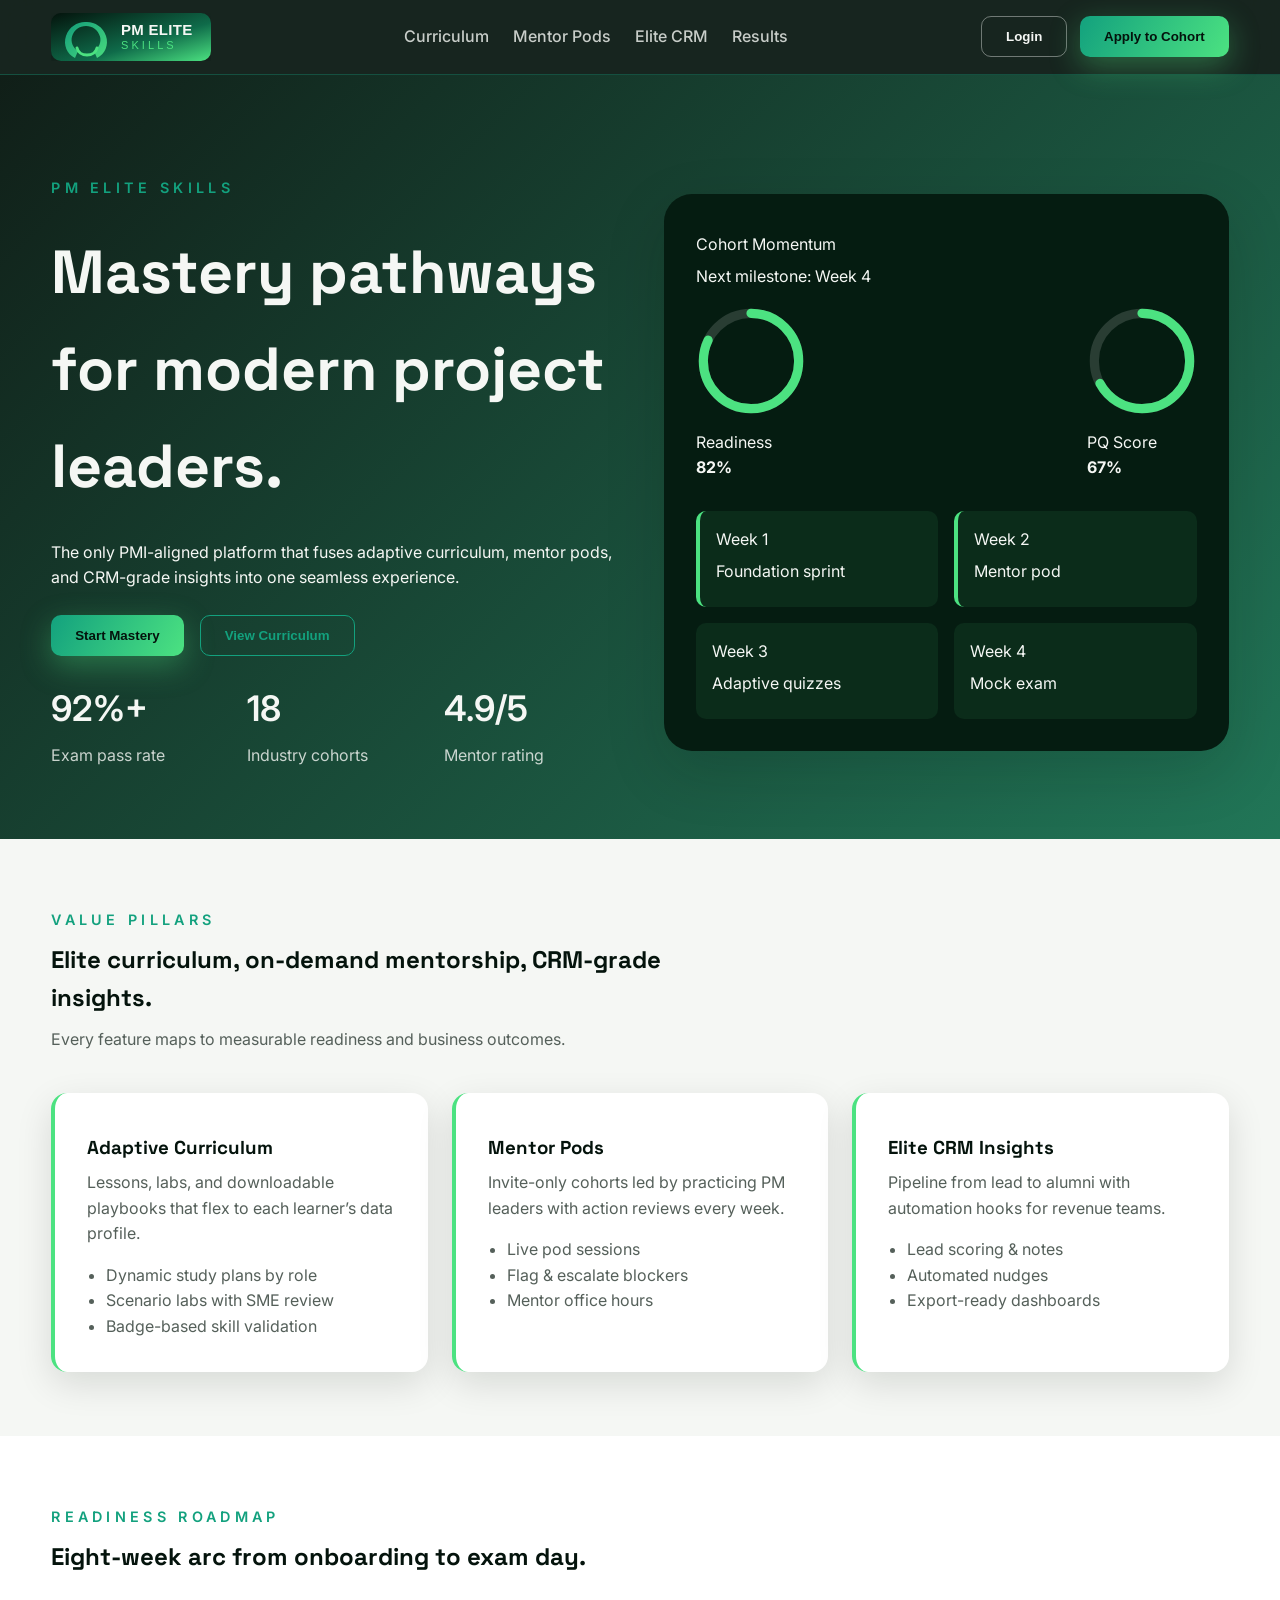
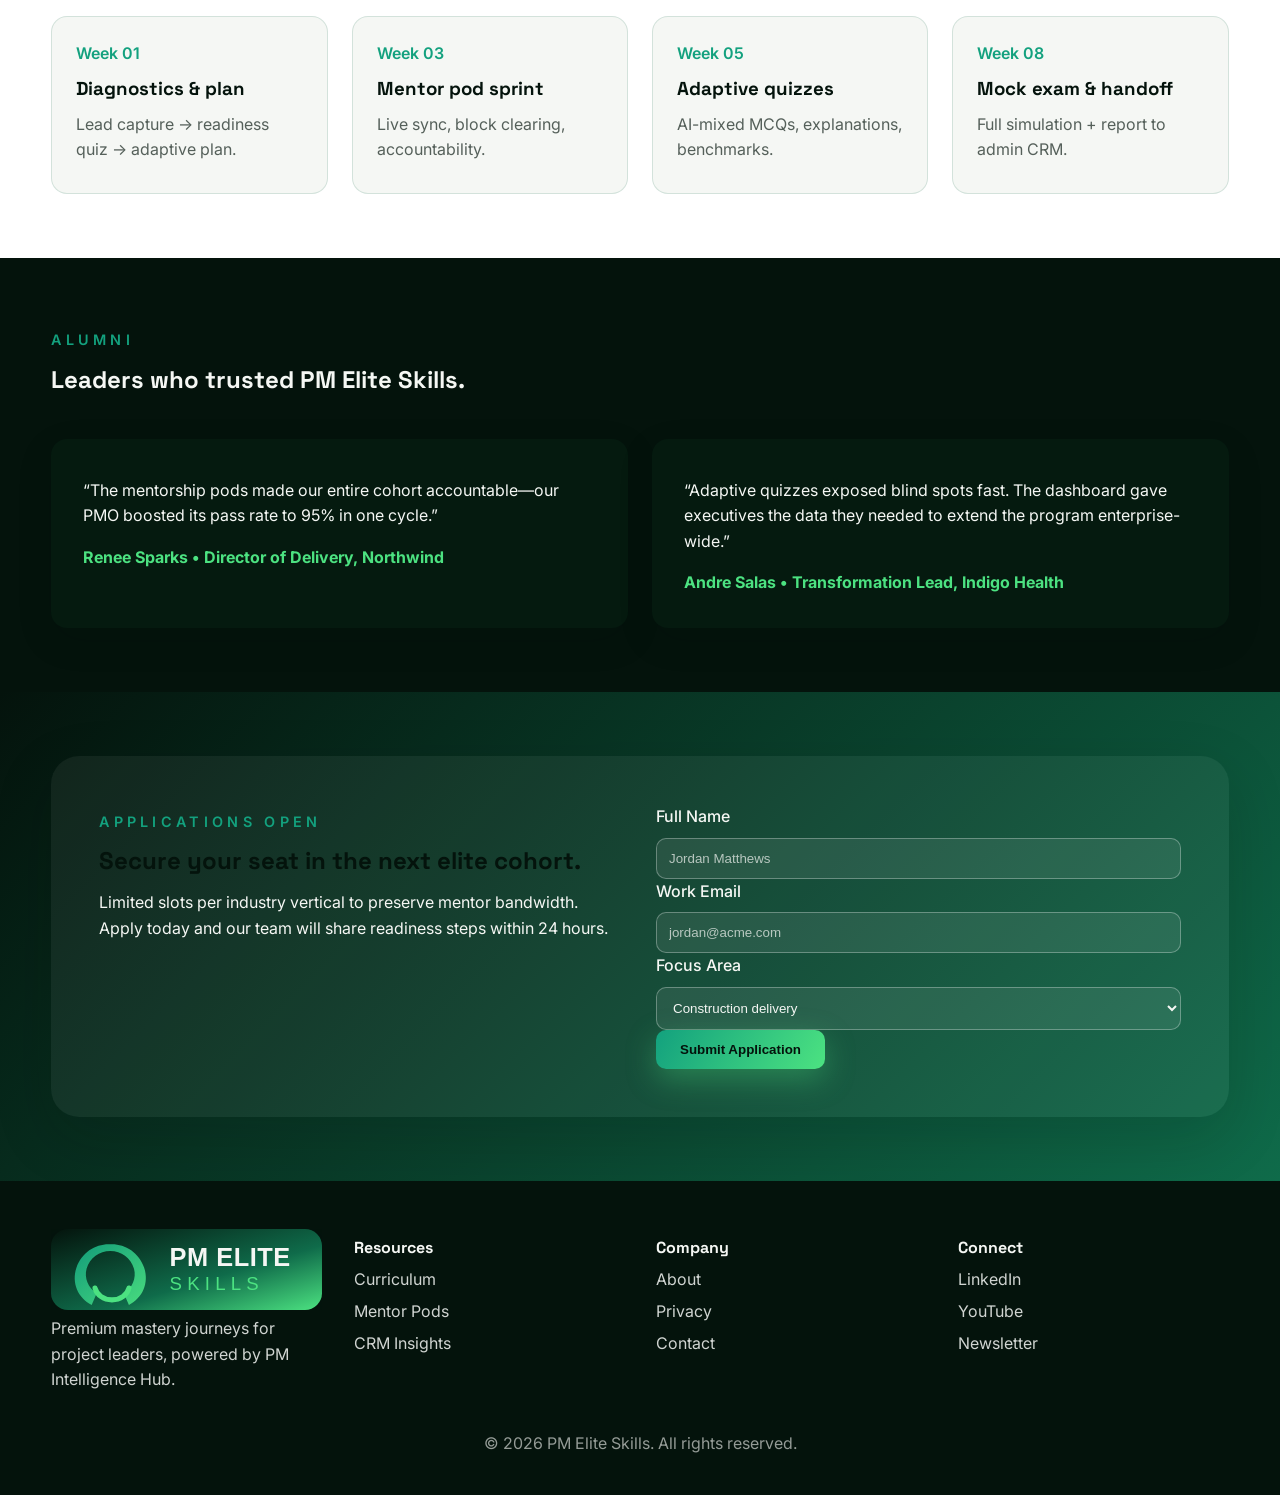
==== index.html @ 912d5e98 "feat: add initial landing page and branding" ====
<!DOCTYPE html>
<html lang="en">
  <head>
    <meta charset="UTF-8" />
    <meta name="viewport" content="width=device-width, initial-scale=1.0" />
    <title>PM Elite Skills | Elevate Your Project Leadership</title>
    <link rel="preconnect" href="https://fonts.googleapis.com" />
    <link rel="preconnect" href="https://fonts.gstatic.com" crossorigin />
    <link
      href="https://fonts.googleapis.com/css2?family=Inter:wght@400;500&family=Space+Grotesk:wght@400;500;600&display=swap"
      rel="stylesheet"
    />
    <link rel="stylesheet" href="styles.css" />
  </head>
  <body>
    <header class="site-header">
      <div class="shell">
        <a class="brand" href="#">
          <img src="assets/logo/pmeliteskills-logo.svg" alt="PM Elite Skills" />
        </a>
        <nav class="primary-nav">
          <a href="#curriculum">Curriculum</a>
          <a href="#mentors">Mentor Pods</a>
          <a href="#crm">Elite CRM</a>
          <a href="#testimonials">Results</a>
        </nav>
        <div class="nav-cta">
          <button class="btn ghost">Login</button>
          <button class="btn primary">Apply to Cohort</button>
        </div>
      </div>
    </header>

    <main>
      <section class="hero">
        <div class="shell">
          <div class="hero-copy">
            <p class="eyebrow">PM ELITE SKILLS</p>
            <h1>Mastery pathways for modern project leaders.</h1>
            <p>
              The only PMI-aligned platform that fuses adaptive curriculum, mentor pods,
              and CRM-grade insights into one seamless experience.
            </p>
            <div class="hero-cta">
              <button class="btn primary">Start Mastery</button>
              <button class="btn secondary">View Curriculum</button>
            </div>
            <div class="trust-grid">
              <div>
                <p class="metric">92%+</p>
                <p class="label">Exam pass rate</p>
              </div>
              <div>
                <p class="metric">18</p>
                <p class="label">Industry cohorts</p>
              </div>
              <div>
                <p class="metric">4.9/5</p>
                <p class="label">Mentor rating</p>
              </div>
            </div>
          </div>
          <div class="hero-visual">
            <div class="panel progress-card">
              <div class="card-head">
                <p>Cohort Momentum</p>
                <span>Next milestone: Week 4</span>
              </div>
              <div class="progress-rings">
                <div class="ring" data-progress="82">
                  <svg viewBox="0 0 120 120">
                    <circle cx="60" cy="60" r="52"></circle>
                    <circle class="meter" cx="60" cy="60" r="52"></circle>
                  </svg>
                  <p>Readiness<br /><strong>82%</strong></p>
                </div>
                <div class="ring" data-progress="67">
                  <svg viewBox="0 0 120 120">
                    <circle cx="60" cy="60" r="52"></circle>
                    <circle class="meter" cx="60" cy="60" r="52"></circle>
                  </svg>
                  <p>PQ Score<br /><strong>67%</strong></p>
                </div>
              </div>
              <div class="timeline-mini">
                <div class="step active">
                  <span>Week 1</span>
                  <p>Foundation sprint</p>
                </div>
                <div class="step active">
                  <span>Week 2</span>
                  <p>Mentor pod</p>
                </div>
                <div class="step">
                  <span>Week 3</span>
                  <p>Adaptive quizzes</p>
                </div>
                <div class="step">
                  <span>Week 4</span>
                  <p>Mock exam</p>
                </div>
              </div>
            </div>
          </div>
        </div>
      </section>

      <section class="pillars" id="curriculum">
        <div class="shell">
          <div class="section-head">
            <p class="eyebrow">Value Pillars</p>
            <h2>Elite curriculum, on-demand mentorship, CRM-grade insights.</h2>
            <p>Every feature maps to measurable readiness and business outcomes.</p>
          </div>
          <div class="grid">
            <article class="card">
              <h3>Adaptive Curriculum</h3>
              <p>Lessons, labs, and downloadable playbooks that flex to each learner’s data profile.</p>
              <ul>
                <li>Dynamic study plans by role</li>
                <li>Scenario labs with SME review</li>
                <li>Badge-based skill validation</li>
              </ul>
            </article>
            <article class="card">
              <h3>Mentor Pods</h3>
              <p>Invite-only cohorts led by practicing PM leaders with action reviews every week.</p>
              <ul>
                <li>Live pod sessions</li>
                <li>Flag &amp; escalate blockers</li>
                <li>Mentor office hours</li>
              </ul>
            </article>
            <article class="card">
              <h3>Elite CRM Insights</h3>
              <p>Pipeline from lead to alumni with automation hooks for revenue teams.</p>
              <ul>
                <li>Lead scoring &amp; notes</li>
                <li>Automated nudges</li>
                <li>Export-ready dashboards</li>
              </ul>
            </article>
          </div>
        </div>
      </section>

      <section class="timeline" id="crm">
        <div class="shell">
          <div class="section-head">
            <p class="eyebrow">Readiness Roadmap</p>
            <h2>Eight-week arc from onboarding to exam day.</h2>
          </div>
          <ol class="timeline-track">
            <li>
              <span>Week 01</span>
              <h3>Diagnostics &amp; plan</h3>
              <p>Lead capture → readiness quiz → adaptive plan.</p>
            </li>
            <li>
              <span>Week 03</span>
              <h3>Mentor pod sprint</h3>
              <p>Live sync, block clearing, accountability.</p>
            </li>
            <li>
              <span>Week 05</span>
              <h3>Adaptive quizzes</h3>
              <p>AI-mixed MCQs, explanations, benchmarks.</p>
            </li>
            <li>
              <span>Week 08</span>
              <h3>Mock exam &amp; handoff</h3>
              <p>Full simulation + report to admin CRM.</p>
            </li>
          </ol>
        </div>
      </section>

      <section class="testimonials" id="testimonials">
        <div class="shell">
          <div class="section-head">
            <p class="eyebrow">Alumni</p>
            <h2>Leaders who trusted PM Elite Skills.</h2>
          </div>
          <div class="carousel">
            <article>
              <p>
                “The mentorship pods made our entire cohort accountable—our PMO boosted its pass
                rate to 95% in one cycle.”
              </p>
              <strong>Renee Sparks • Director of Delivery, Northwind</strong>
            </article>
            <article>
              <p>
                “Adaptive quizzes exposed blind spots fast. The dashboard gave executives the data they
                needed to extend the program enterprise-wide.”
              </p>
              <strong>Andre Salas • Transformation Lead, Indigo Health</strong>
            </article>
          </div>
        </div>
      </section>

      <section class="cta" id="mentors">
        <div class="shell">
          <div class="cta-card">
            <div>
              <p class="eyebrow">Applications Open</p>
              <h2>Secure your seat in the next elite cohort.</h2>
              <p>
                Limited slots per industry vertical to preserve mentor bandwidth. Apply today and our
                team will share readiness steps within 24 hours.
              </p>
            </div>
            <form class="cta-form">
              <label>
                Full Name
                <input type="text" placeholder="Jordan Matthews" />
              </label>
              <label>
                Work Email
                <input type="email" placeholder="jordan@acme.com" />
              </label>
              <label>
                Focus Area
                <select>
                  <option>Construction delivery</option>
                  <option>Enterprise IT</option>
                  <option>Financial services</option>
                  <option>Consulting / agency</option>
                </select>
              </label>
              <button class="btn primary" type="submit">Submit Application</button>
            </form>
          </div>
        </div>
      </section>
    </main>

    <footer class="site-footer">
      <div class="shell">
        <div>
          <img src="assets/logo/pmeliteskills-logo.svg" alt="PM Elite Skills" />
          <p>Premium mastery journeys for project leaders, powered by PM Intelligence Hub.</p>
        </div>
        <div>
          <h4>Resources</h4>
          <a href="#curriculum">Curriculum</a>
          <a href="#mentors">Mentor Pods</a>
          <a href="#crm">CRM Insights</a>
        </div>
        <div>
          <h4>Company</h4>
          <a href="#">About</a>
          <a href="#">Privacy</a>
          <a href="#">Contact</a>
        </div>
        <div>
          <h4>Connect</h4>
          <a href="#">LinkedIn</a>
          <a href="#">YouTube</a>
          <a href="#">Newsletter</a>
        </div>
      </div>
      <p class="footnote">© 2026 PM Elite Skills. All rights reserved.</p>
    </footer>

    <script src="script.js"></script>
  </body>
</html>
---- styles.css ----
:root {
  --color-obsidian: #04130c;
  --color-evergreen: #0f6b4a;
  --color-jade: #13a17e;
  --color-lime: #4ce281;
  --color-brass: #f5a524;
  --color-mist: #f5f7f4;
  --color-slate: #55605a;
  --color-white: #ffffff;
  --shadow-lg: 0 20px 60px rgba(4, 19, 12, 0.16);
  --shadow-md: 0 12px 36px rgba(4, 19, 12, 0.12);
  --radius-lg: 28px;
  --radius-md: 16px;
  --radius-sm: 10px;
  font-size: 16px;
}

* {
  box-sizing: border-box;
}

body {
  margin: 0;
  font-family: 'Inter', system-ui, -apple-system, BlinkMacSystemFont, 'Segoe UI', sans-serif;
  background: var(--color-mist);
  color: var(--color-slate);
  line-height: 1.6;
}

img {
  max-width: 100%;
  height: auto;
  display: block;
}

.shell {
  width: min(1200px, 92vw);
  margin: 0 auto;
}

.eyebrow {
  font-size: 0.9rem;
  letter-spacing: 0.3em;
  text-transform: uppercase;
  color: var(--color-jade);
  font-weight: 600;
}

h1,
h2,
h3,
h4 {
  font-family: 'Space Grotesk', 'Inter', sans-serif;
  color: var(--color-obsidian);
  margin-top: 0.4em;
  margin-bottom: 0.4em;
}

p {
  margin: 0.4em 0;
}

.site-header {
  position: sticky;
  top: 0;
  z-index: 10;
  backdrop-filter: blur(18px);
  background: rgba(4, 19, 12, 0.92);
  border-bottom: 1px solid rgba(19, 161, 126, 0.35);
}

.site-header .shell {
  display: flex;
  align-items: center;
  justify-content: space-between;
  padding: 0.8rem 0;
}

.site-header img {
  width: 160px;
}

.primary-nav {
  display: flex;
  gap: 1.5rem;
}

.primary-nav a {
  color: rgba(245, 247, 244, 0.8);
  text-decoration: none;
  font-weight: 500;
}

.primary-nav a:hover {
  color: var(--color-lime);
}

.nav-cta {
  display: flex;
  gap: 0.8rem;
}

.btn {
  border: none;
  border-radius: var(--radius-sm);
  padding: 0.75rem 1.5rem;
  font-weight: 600;
  cursor: pointer;
  transition: transform 0.2s ease, box-shadow 0.2s ease;
}

.btn.primary {
  background: linear-gradient(120deg, var(--color-jade), var(--color-lime));
  color: var(--color-obsidian);
  box-shadow: 0 10px 30px rgba(76, 226, 129, 0.35);
}

.btn.primary:hover {
  transform: translateY(-2px);
}

.btn.secondary {
  border: 1px solid var(--color-jade);
  background: transparent;
  color: var(--color-jade);
}

.btn.ghost {
  background: transparent;
  border: 1px solid rgba(245, 247, 244, 0.4);
  color: #f5f7f4;
}

.hero {
  background: linear-gradient(135deg, rgba(4, 19, 12, 0.95), rgba(15, 107, 74, 0.92));
  color: #f5f7f4;
  padding: 6rem 0 4rem;
}

.hero .shell {
  display: grid;
  grid-template-columns: repeat(auto-fit, minmax(280px, 1fr));
  gap: 3rem;
  align-items: center;
}

.hero h1 {
  color: #f5f7f4;
  font-size: clamp(2.8rem, 6vw, 3.8rem);
}

.hero .hero-cta {
  display: flex;
  gap: 1rem;
  flex-wrap: wrap;
  margin: 1.5rem 0;
}

.trust-grid {
  display: grid;
  grid-template-columns: repeat(3, minmax(90px, 1fr));
  gap: 1.5rem;
}

.metric {
  font-size: 2.2rem;
  font-weight: 600;
  margin: 0;
}

.label {
  opacity: 0.8;
}

.hero-visual .panel {
  background: #051c11;
  border-radius: var(--radius-lg);
  padding: 2rem;
  box-shadow: var(--shadow-lg);
  color: #f5f7f4;
}

.progress-rings {
  display: flex;
  gap: 2rem;
  justify-content: space-between;
  margin: 1rem 0 1.5rem;
}

.ring svg {
  width: 110px;
  height: 110px;
  transform: rotate(-90deg);
}

.ring circle {
  fill: none;
  stroke: rgba(245, 247, 244, 0.15);
  stroke-width: 10;
}

.ring circle.meter {
  stroke: var(--color-lime);
  stroke-dasharray: 327;
  stroke-dashoffset: 327;
  stroke-linecap: round;
}

.timeline-mini {
  display: grid;
  grid-template-columns: repeat(2, 1fr);
  gap: 1rem;
}

.timeline-mini .step {
  background: rgba(76, 226, 129, 0.08);
  padding: 1rem;
  border-radius: var(--radius-sm);
}

.timeline-mini .step.active {
  border-left: 4px solid var(--color-lime);
}

section {
  padding: 4rem 0;
}

.section-head {
  max-width: 640px;
  margin-bottom: 2.5rem;
}

.pillars .grid {
  display: grid;
  grid-template-columns: repeat(auto-fit, minmax(240px, 1fr));
  gap: 1.5rem;
}

.card {
  background: var(--color-white);
  border-radius: var(--radius-md);
  padding: 2rem;
  box-shadow: var(--shadow-md);
  border-left: 4px solid var(--color-lime);
}

.card ul {
  padding-left: 1.2rem;
  margin-bottom: 0;
}

.timeline {
  background: var(--color-white);
}

.timeline-track {
  list-style: none;
  padding: 0;
  margin: 0;
  display: grid;
  gap: 1.5rem;
  grid-template-columns: repeat(auto-fit, minmax(220px, 1fr));
}

.timeline-track li {
  background: var(--color-mist);
  border-radius: var(--radius-md);
  padding: 1.5rem;
  border: 1px solid rgba(15, 107, 74, 0.15);
}

.timeline-track span {
  font-weight: 600;
  color: var(--color-jade);
}

.testimonials {
  background: var(--color-obsidian);
  color: #f5f7f4;
}

.testimonials .section-head h2 {
  color: #f5f7f4;
}

.carousel {
  display: grid;
  gap: 1.5rem;
  grid-template-columns: repeat(auto-fit, minmax(260px, 1fr));
}

.carousel article {
  background: rgba(5, 28, 17, 0.8);
  border-radius: var(--radius-md);
  padding: 2rem;
  box-shadow: var(--shadow-md);
}

.carousel strong {
  display: block;
  margin-top: 1rem;
  color: var(--color-lime);
}

.cta {
  background: linear-gradient(135deg, var(--color-obsidian), var(--color-evergreen));
  color: #f5f7f4;
}

.cta-card {
  background: rgba(245, 247, 244, 0.05);
  border-radius: var(--radius-lg);
  padding: 3rem;
  display: grid;
  grid-template-columns: repeat(auto-fit, minmax(260px, 1fr));
  gap: 2rem;
  box-shadow: var(--shadow-lg);
}

.cta-form label {
  display: flex;
  flex-direction: column;
  gap: 0.5rem;
  font-weight: 500;
}

.cta-form input,
.cta-form select {
  border-radius: var(--radius-sm);
  border: 1px solid rgba(255, 255, 255, 0.3);
  background: rgba(255, 255, 255, 0.08);
  padding: 0.75rem;
  color: #f5f7f4;
}

.cta-form input::placeholder {
  color: rgba(245, 247, 244, 0.7);
}

.site-footer {
  background: var(--color-obsidian);
  color: rgba(245, 247, 244, 0.85);
  padding: 3rem 0 2rem;
}

.site-footer .shell {
  display: grid;
  grid-template-columns: repeat(auto-fit, minmax(160px, 1fr));
  gap: 2rem;
}

.site-footer h4 {
  color: #f5f7f4;
}

.site-footer a {
  color: rgba(245, 247, 244, 0.85);
  text-decoration: none;
  display: block;
  margin-bottom: 0.4rem;
}

.footnote {
  text-align: center;
  margin-top: 2rem;
  color: rgba(245, 247, 244, 0.6);
}

@media (max-width: 768px) {
  .primary-nav {
    display: none;
  }

  .nav-cta {
    display: none;
  }

  .hero {
    padding-top: 5rem;
  }

  .trust-grid {
    grid-template-columns: repeat(auto-fit, minmax(120px, 1fr));
  }

  .cta-card {
    padding: 2rem;
  }
}
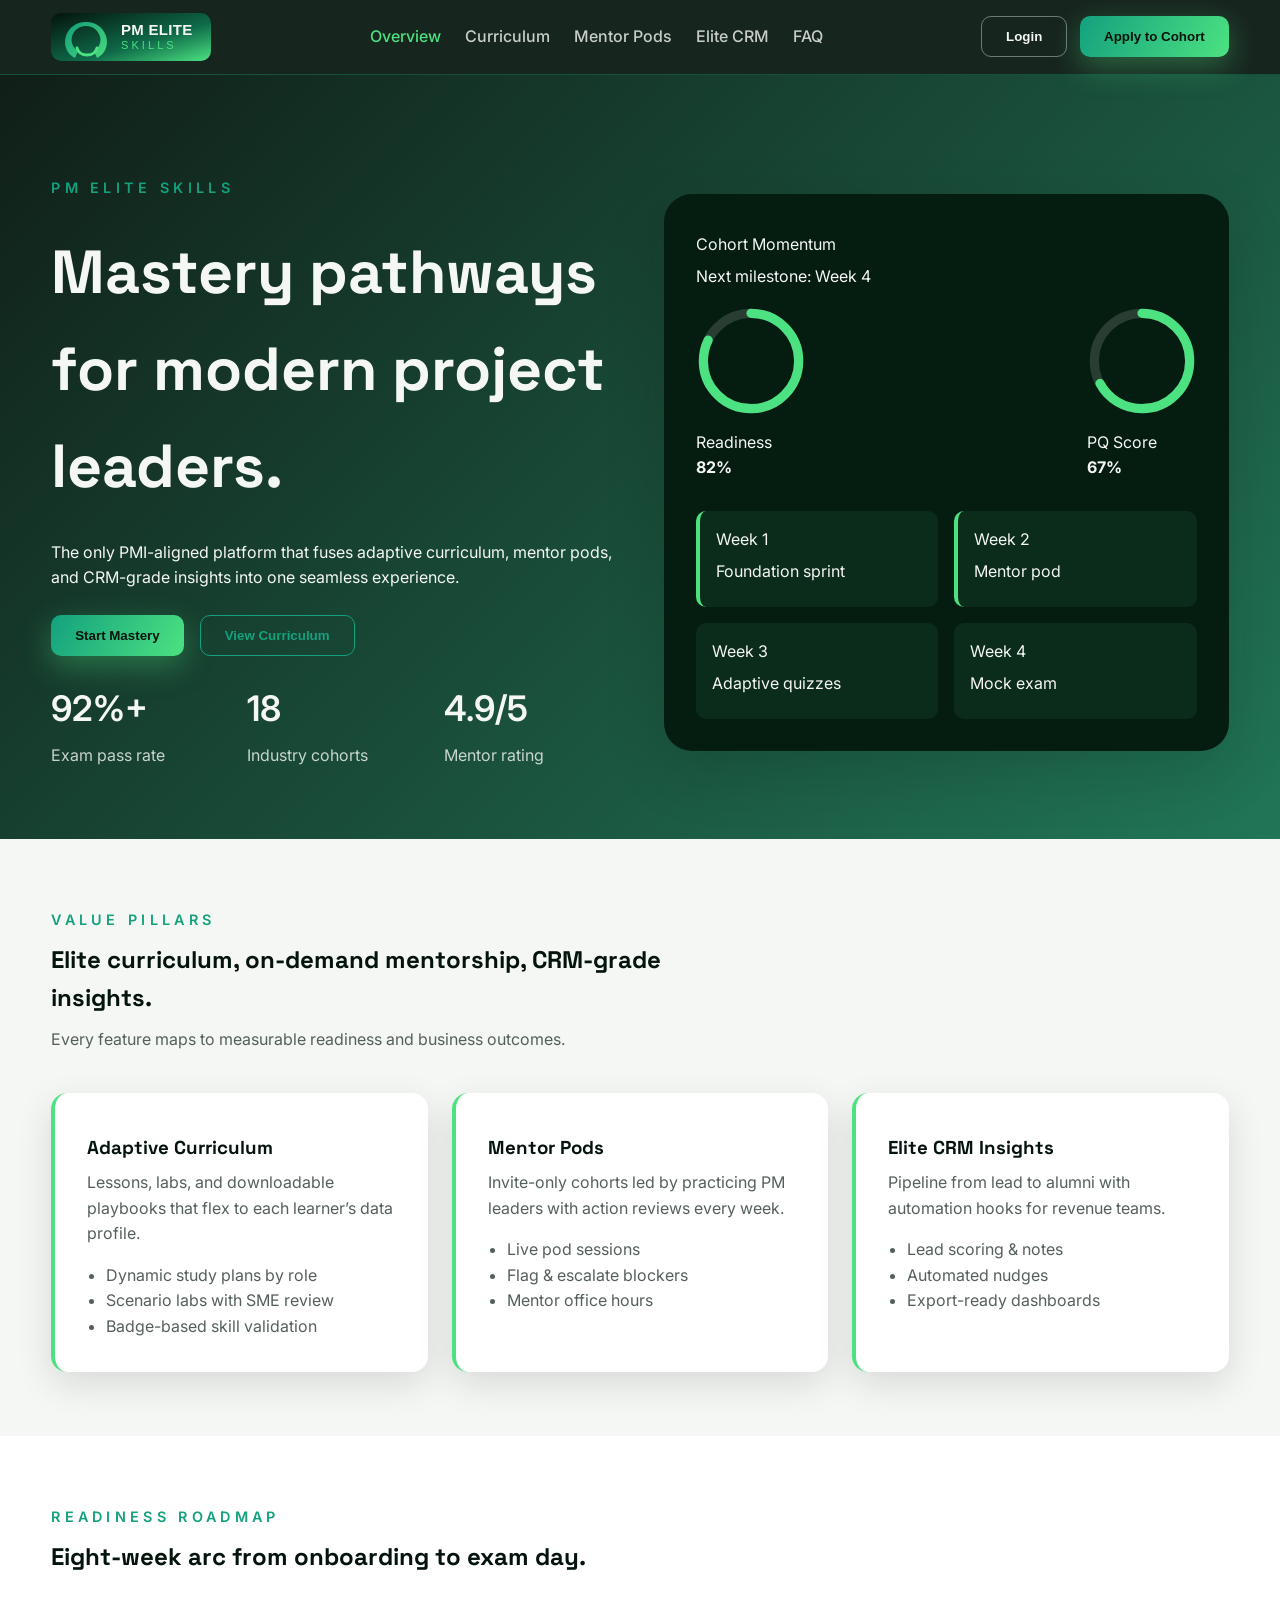
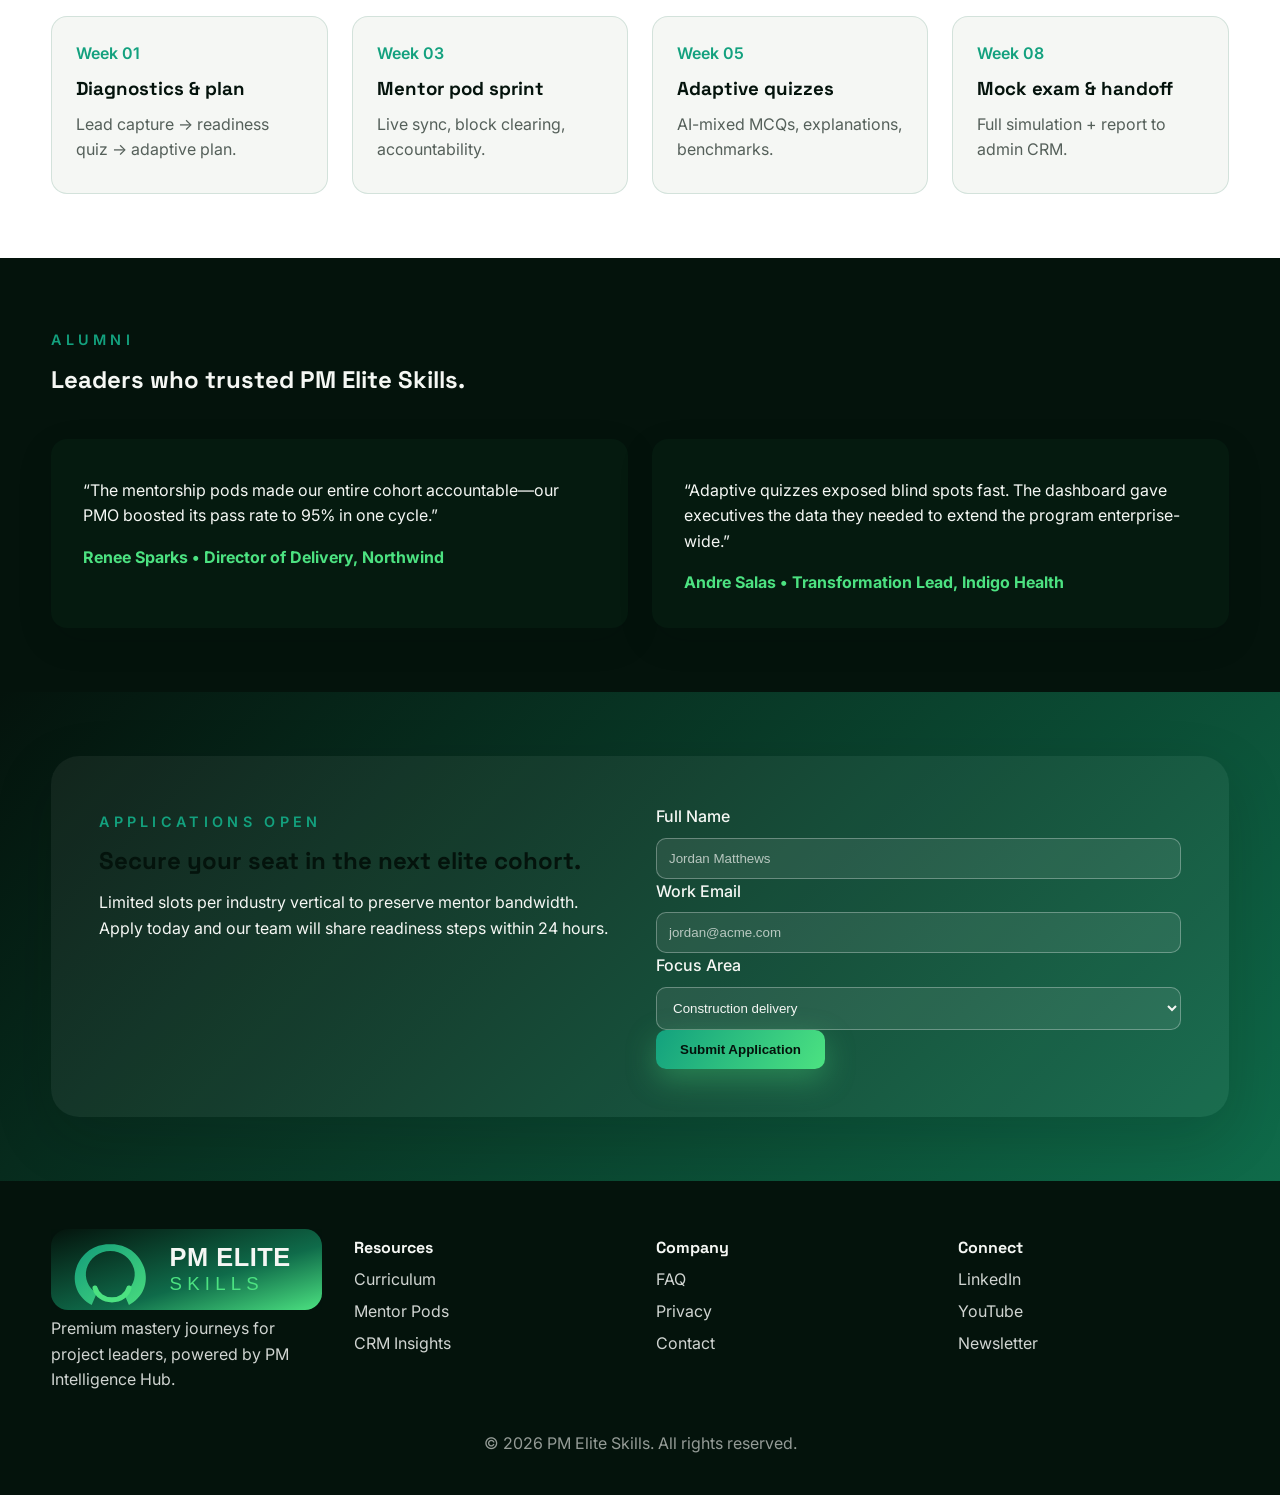
==== commit 4639f46e: "feat: expand PM Elite Skills marketing site" ====
--- a/index.html
+++ b/index.html
@@ -12,17 +12,18 @@
     />
     <link rel="stylesheet" href="styles.css" />
   </head>
-  <body>
+  <body class="page-home" id="top">
     <header class="site-header">
       <div class="shell">
         <a class="brand" href="#">
           <img src="assets/logo/pmeliteskills-logo.svg" alt="PM Elite Skills" />
         </a>
         <nav class="primary-nav">
-          <a href="#curriculum">Curriculum</a>
-          <a href="#mentors">Mentor Pods</a>
-          <a href="#crm">Elite CRM</a>
-          <a href="#testimonials">Results</a>
+          <a class="nav-link" data-nav="overview" href="index.html#top">Overview</a>
+          <a class="nav-link" data-nav="curriculum" href="curriculum.html">Curriculum</a>
+          <a class="nav-link" data-nav="mentors" href="mentors.html">Mentor Pods</a>
+          <a class="nav-link" data-nav="crm" href="crm.html">Elite CRM</a>
+          <a class="nav-link" data-nav="faq" href="faq.html">FAQ</a>
         </nav>
         <div class="nav-cta">
           <button class="btn ghost">Login</button>
@@ -244,13 +245,13 @@
         </div>
         <div>
           <h4>Resources</h4>
-          <a href="#curriculum">Curriculum</a>
-          <a href="#mentors">Mentor Pods</a>
-          <a href="#crm">CRM Insights</a>
+          <a href="curriculum.html">Curriculum</a>
+          <a href="mentors.html">Mentor Pods</a>
+          <a href="crm.html">CRM Insights</a>
         </div>
         <div>
           <h4>Company</h4>
-          <a href="#">About</a>
+          <a href="faq.html">FAQ</a>
           <a href="#">Privacy</a>
           <a href="#">Contact</a>
         </div>
--- a/styles.css
+++ b/styles.css
@@ -85,13 +85,13 @@
   gap: 1.5rem;
 }
 
-.primary-nav a {
+ .primary-nav .nav-link {
   color: rgba(245, 247, 244, 0.8);
   text-decoration: none;
   font-weight: 500;
 }
 
-.primary-nav a:hover {
+ .primary-nav .nav-link:hover {
   color: var(--color-lime);
 }
 
@@ -388,3 +388,196 @@
     padding: 2rem;
   }
 }
+.primary-nav .nav-link.active,
+.page-home .primary-nav .nav-link[data-nav="overview"],
+.page-curriculum .primary-nav .nav-link[data-nav="curriculum"],
+.page-mentors .primary-nav .nav-link[data-nav="mentors"],
+.page-crm .primary-nav .nav-link[data-nav="crm"],
+.page-faq .primary-nav .nav-link[data-nav="faq"] {
+  color: var(--color-lime);
+}
+
+.page-hero {
+  background: linear-gradient(135deg, rgba(4, 19, 12, 0.94), rgba(15, 107, 74, 0.9));
+  color: #f5f7f4;
+  padding: 5rem 0 4rem;
+}
+
+.page-hero h1 {
+  font-size: clamp(2.5rem, 4vw, 3.5rem);
+  color: #f5f7f4;
+}
+
+.page-hero p {
+  max-width: 700px;
+}
+
+.page-hero .hero-actions {
+  display: flex;
+  gap: 1rem;
+  flex-wrap: wrap;
+  margin-top: 2rem;
+}
+
+.badge {
+  display: inline-flex;
+  align-items: center;
+  gap: 0.4rem;
+  background: rgba(76, 226, 129, 0.15);
+  color: var(--color-lime);
+  padding: 0.25rem 0.9rem;
+  border-radius: 999px;
+  font-size: 0.85rem;
+  font-weight: 600;
+}
+
+.module-grid,
+.mentor-grid,
+.crm-grid,
+.faq-grid {
+  display: grid;
+  grid-template-columns: repeat(auto-fit, minmax(240px, 1fr));
+  gap: 1.5rem;
+}
+
+.module-card,
+.mentor-card,
+.crm-card,
+.faq-card {
+  background: var(--color-white);
+  border-radius: var(--radius-md);
+  padding: 2rem;
+  box-shadow: var(--shadow-md);
+}
+
+.module-card h3,
+.mentor-card h3,
+.crm-card h3 {
+  margin-bottom: 0.5rem;
+}
+
+.module-card ul,
+.crm-card ul {
+  padding-left: 1.1rem;
+}
+
+.timeline-table {
+  width: 100%;
+  border-collapse: collapse;
+  background: var(--color-white);
+  border-radius: var(--radius-md);
+  overflow: hidden;
+  box-shadow: var(--shadow-md);
+}
+
+.timeline-table th,
+.timeline-table td {
+  padding: 1rem 1.25rem;
+  border-bottom: 1px solid rgba(85, 96, 90, 0.15);
+  text-align: left;
+}
+
+.timeline-table th {
+  background: var(--color-mist);
+  font-weight: 600;
+}
+
+.timeline-table tr:last-child td {
+  border-bottom: none;
+}
+
+.list-check {
+  list-style: none;
+  padding: 0;
+  margin: 0;
+  display: grid;
+  grid-template-columns: repeat(auto-fit, minmax(220px, 1fr));
+  gap: 1rem;
+}
+
+.list-check li::before {
+  content: "";
+  display: inline-block;
+  width: 10px;
+  height: 10px;
+  margin-right: 0.5rem;
+  border-radius: 50%;
+  background: var(--color-lime);
+}
+
+.split-panel {
+  display: grid;
+  grid-template-columns: repeat(auto-fit, minmax(260px, 1fr));
+  gap: 2rem;
+  background: var(--color-white);
+  border-radius: var(--radius-lg);
+  padding: 3rem;
+  box-shadow: var(--shadow-md);
+}
+
+.mentor-card img {
+  width: 64px;
+  height: 64px;
+  border-radius: 50%;
+  object-fit: cover;
+  margin-bottom: 1rem;
+}
+
+.mentor-meta {
+  display: flex;
+  flex-direction: column;
+  gap: 0.25rem;
+  color: var(--color-slate);
+}
+
+.crm-metrics {
+  display: grid;
+  grid-template-columns: repeat(auto-fit, minmax(160px, 1fr));
+  gap: 1rem;
+}
+
+.crm-metrics .metric-card {
+  background: var(--color-mist);
+  border-radius: var(--radius-md);
+  padding: 1.25rem;
+  border: 1px solid rgba(15, 107, 74, 0.15);
+}
+
+.faq-card h3 { margin-bottom: 0.5rem; }
+
+.contact-card {
+  background: var(--color-white);
+  border-radius: var(--radius-lg);
+  padding: 2.5rem;
+  box-shadow: var(--shadow-lg);
+}
+
+.contact-card form {
+  display: grid;
+  gap: 1rem;
+}
+
+.contact-card label {
+  display: flex;
+  flex-direction: column;
+  gap: 0.4rem;
+  font-weight: 500;
+}
+
+.contact-card input,
+.contact-card textarea {
+  padding: 0.75rem;
+  border-radius: var(--radius-sm);
+  border: 1px solid rgba(85, 96, 90, 0.2);
+  background: #fff;
+}
+
+.contact-card textarea {
+  min-height: 150px;
+  resize: vertical;
+}
+
+@media (max-width: 768px) {
+  .page-hero { padding-top: 4rem; }
+  .split-panel { padding: 2rem; }
+}
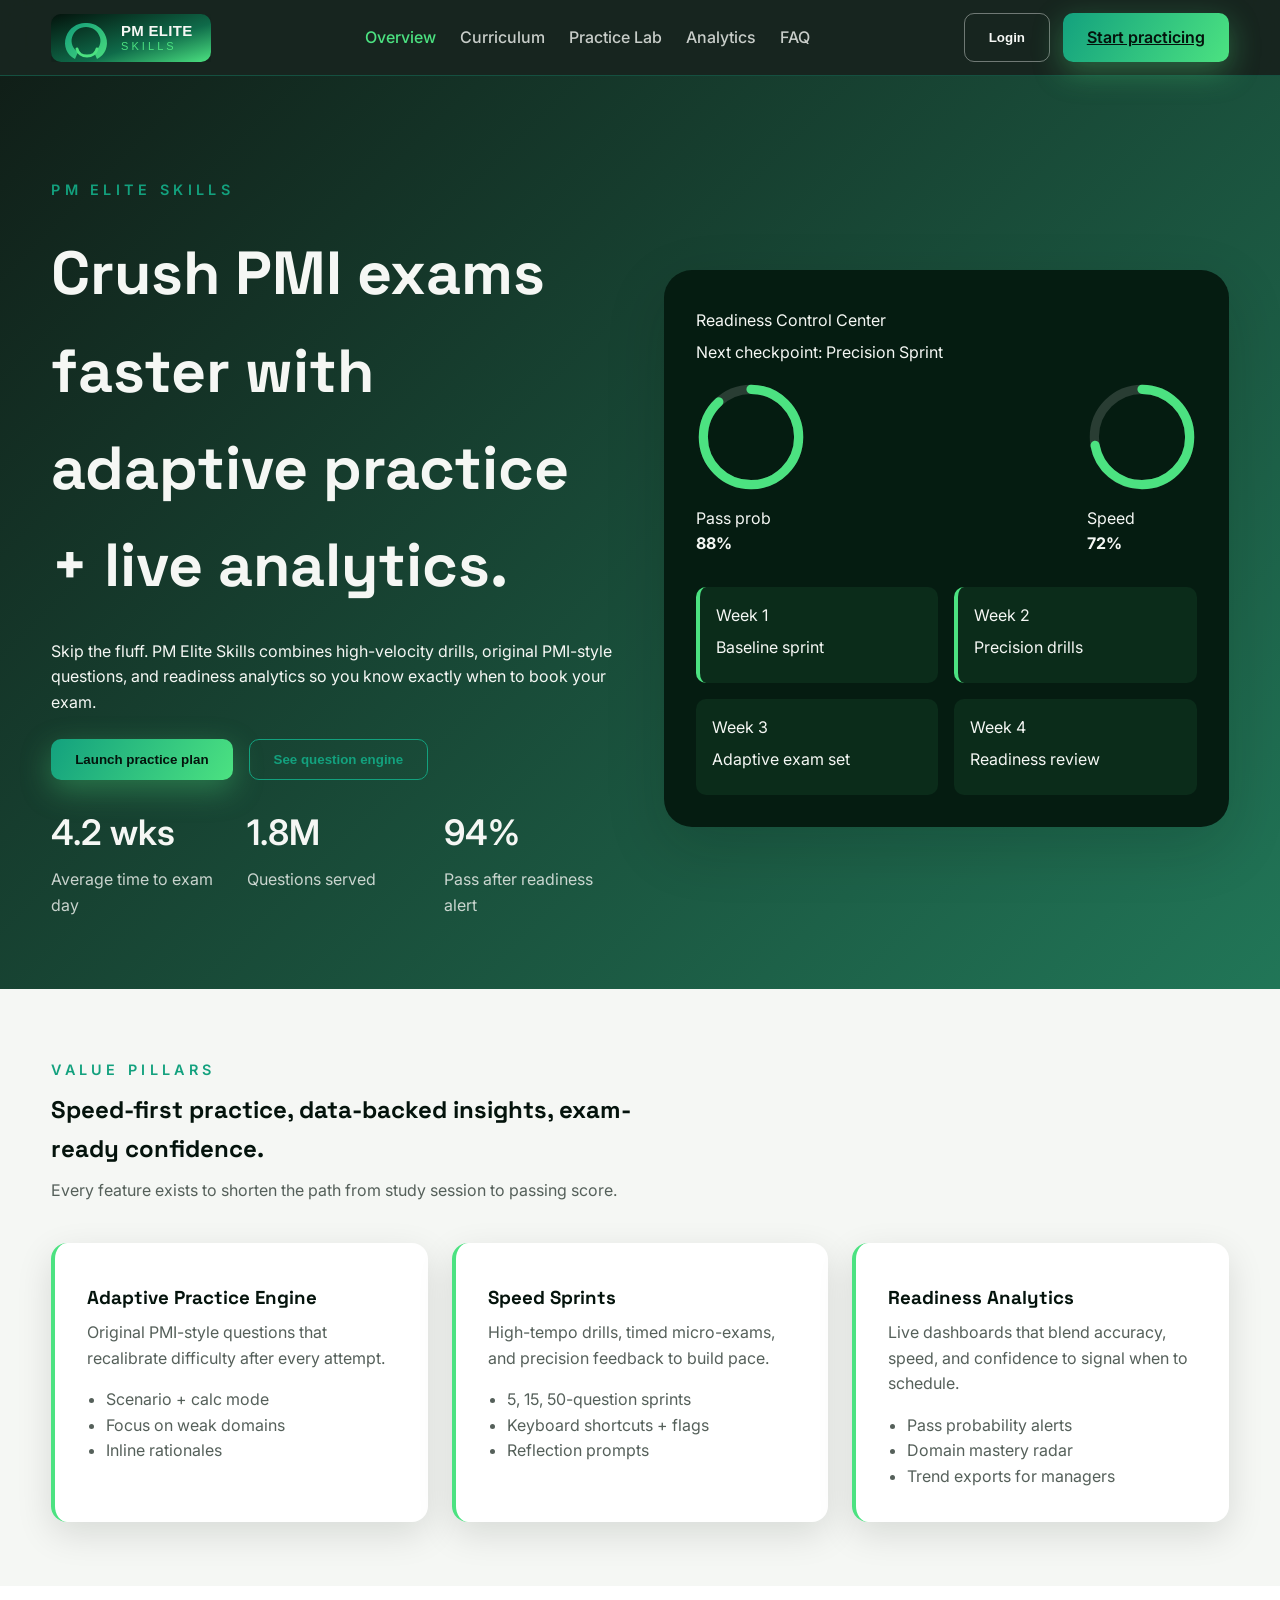
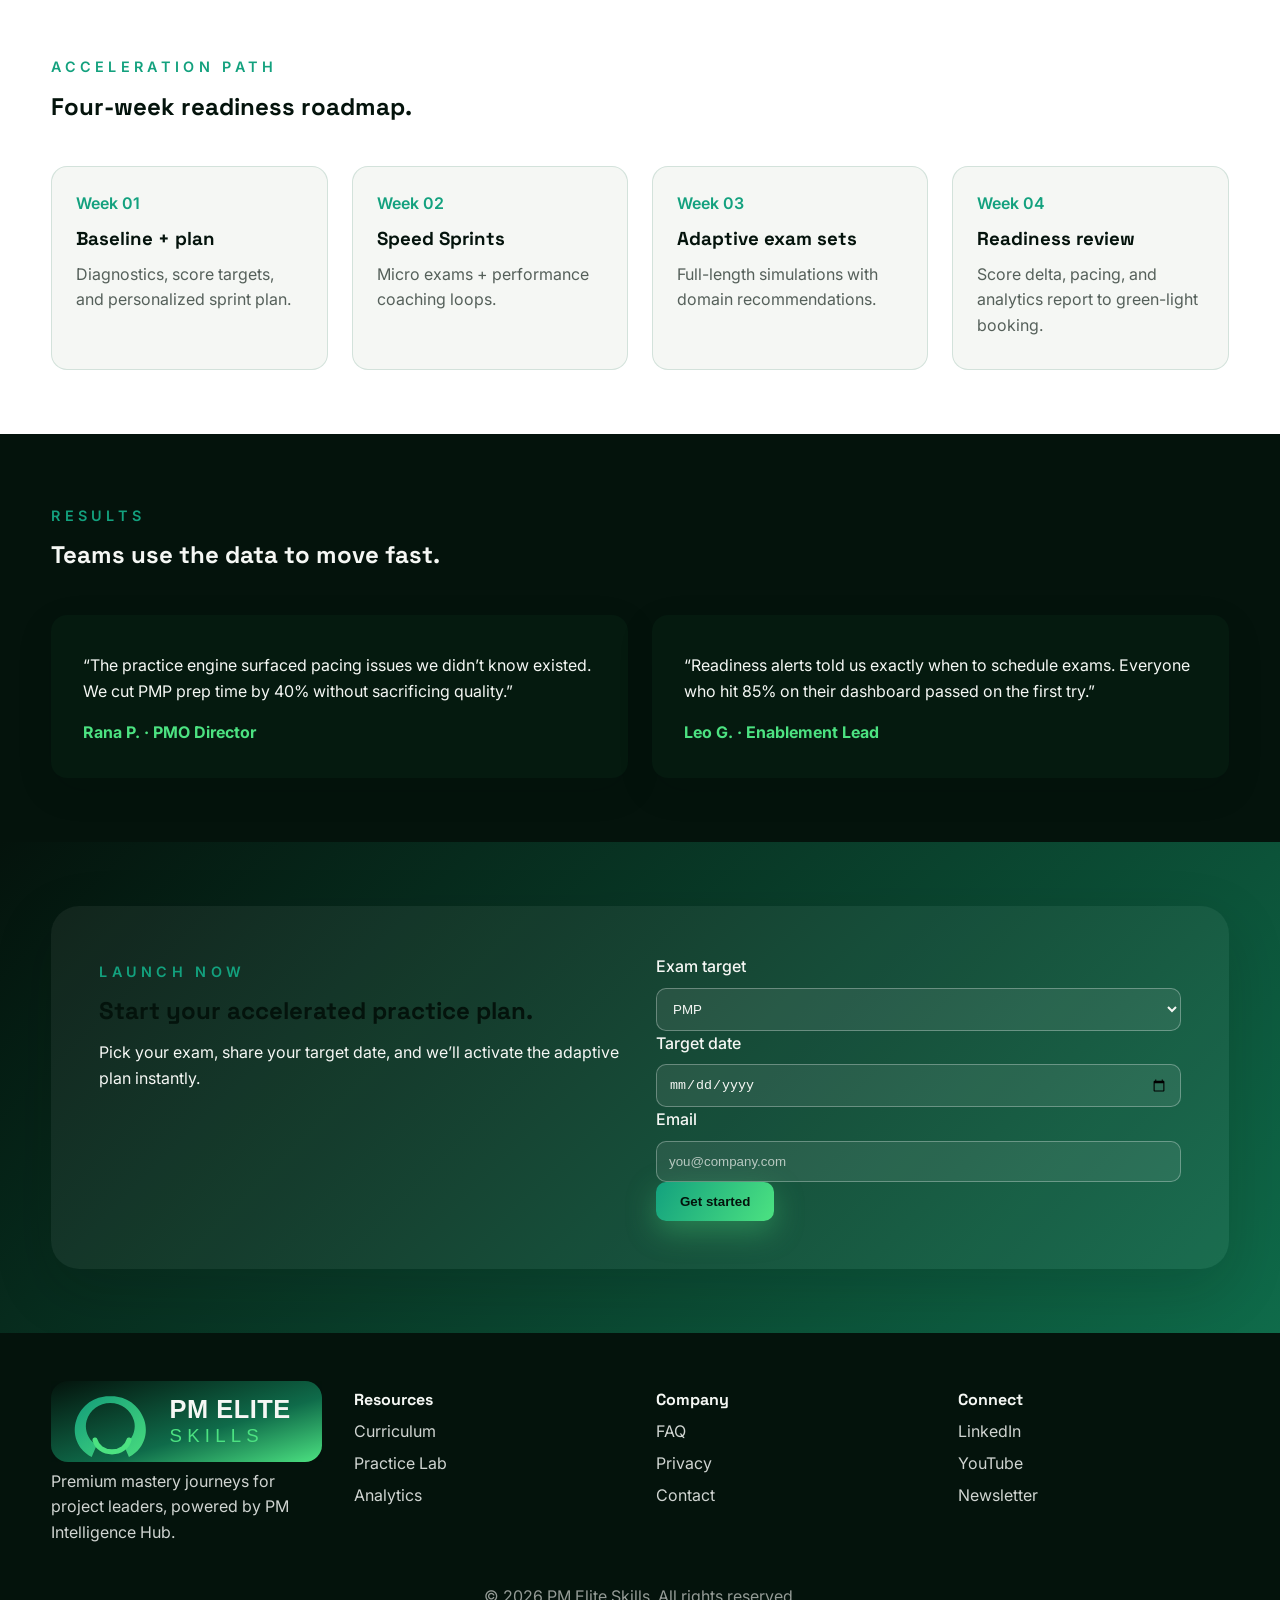
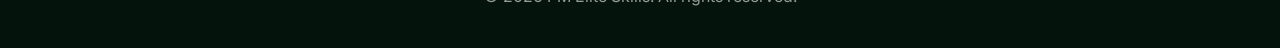
==== commit 70f3d133: "refactor: reposition site around practice and analytics" ====
--- a/index.html
+++ b/index.html
@@ -3,7 +3,7 @@
   <head>
     <meta charset="UTF-8" />
     <meta name="viewport" content="width=device-width, initial-scale=1.0" />
-    <title>PM Elite Skills | Elevate Your Project Leadership</title>
+    <title>PM Elite Skills | Accelerated PMI Exam Practice</title>
     <link rel="preconnect" href="https://fonts.googleapis.com" />
     <link rel="preconnect" href="https://fonts.gstatic.com" crossorigin />
     <link
@@ -15,19 +15,19 @@
   <body class="page-home" id="top">
     <header class="site-header">
       <div class="shell">
-        <a class="brand" href="#">
+        <a class="brand" href="index.html#top">
           <img src="assets/logo/pmeliteskills-logo.svg" alt="PM Elite Skills" />
         </a>
         <nav class="primary-nav">
           <a class="nav-link" data-nav="overview" href="index.html#top">Overview</a>
           <a class="nav-link" data-nav="curriculum" href="curriculum.html">Curriculum</a>
-          <a class="nav-link" data-nav="mentors" href="mentors.html">Mentor Pods</a>
-          <a class="nav-link" data-nav="crm" href="crm.html">Elite CRM</a>
+          <a class="nav-link" data-nav="practice" href="practice.html">Practice Lab</a>
+          <a class="nav-link" data-nav="analytics" href="analytics.html">Analytics</a>
           <a class="nav-link" data-nav="faq" href="faq.html">FAQ</a>
         </nav>
         <div class="nav-cta">
           <button class="btn ghost">Login</button>
-          <button class="btn primary">Apply to Cohort</button>
+          <a class="btn primary" href="#cta">Start practicing</a>
         </div>
       </div>
     </header>
@@ -36,201 +36,198 @@
       <section class="hero">
         <div class="shell">
           <div class="hero-copy">
-            <p class="eyebrow">PM ELITE SKILLS</p>
-            <h1>Mastery pathways for modern project leaders.</h1>
+            <p class="eyebrow">PM Elite Skills</p>
+            <h1>Crush PMI exams faster with adaptive practice + live analytics.</h1>
             <p>
-              The only PMI-aligned platform that fuses adaptive curriculum, mentor pods,
-              and CRM-grade insights into one seamless experience.
+              Skip the fluff. PM Elite Skills combines high-velocity drills, original PMI-style
+              questions, and readiness analytics so you know exactly when to book your exam.
             </p>
             <div class="hero-cta">
-              <button class="btn primary">Start Mastery</button>
-              <button class="btn secondary">View Curriculum</button>
+              <button class="btn primary">Launch practice plan</button>
+              <button class="btn secondary" onclick="location.href='practice.html'">See question engine</button>
             </div>
             <div class="trust-grid">
               <div>
-                <p class="metric">92%+</p>
-                <p class="label">Exam pass rate</p>
+                <p class="metric">4.2 wks</p>
+                <p class="label">Average time to exam day</p>
               </div>
               <div>
-                <p class="metric">18</p>
-                <p class="label">Industry cohorts</p>
+                <p class="metric">1.8M</p>
+                <p class="label">Questions served</p>
               </div>
               <div>
-                <p class="metric">4.9/5</p>
-                <p class="label">Mentor rating</p>
+                <p class="metric">94%</p>
+                <p class="label">Pass after readiness alert</p>
               </div>
             </div>
           </div>
           <div class="hero-visual">
             <div class="panel progress-card">
               <div class="card-head">
-                <p>Cohort Momentum</p>
-                <span>Next milestone: Week 4</span>
+                <p>Readiness Control Center</p>
+                <span>Next checkpoint: Precision Sprint</span>
               </div>
               <div class="progress-rings">
-                <div class="ring" data-progress="82">
+                <div class="ring" data-progress="88">
                   <svg viewBox="0 0 120 120">
                     <circle cx="60" cy="60" r="52"></circle>
                     <circle class="meter" cx="60" cy="60" r="52"></circle>
                   </svg>
-                  <p>Readiness<br /><strong>82%</strong></p>
-                </div>
-                <div class="ring" data-progress="67">
+                  <p>Pass prob<br /><strong>88%</strong></p>
+                </div>
+                <div class="ring" data-progress="72">
                   <svg viewBox="0 0 120 120">
                     <circle cx="60" cy="60" r="52"></circle>
                     <circle class="meter" cx="60" cy="60" r="52"></circle>
                   </svg>
-                  <p>PQ Score<br /><strong>67%</strong></p>
+                  <p>Speed<br /><strong>72%</strong></p>
                 </div>
               </div>
               <div class="timeline-mini">
                 <div class="step active">
                   <span>Week 1</span>
-                  <p>Foundation sprint</p>
+                  <p>Baseline sprint</p>
                 </div>
                 <div class="step active">
                   <span>Week 2</span>
-                  <p>Mentor pod</p>
+                  <p>Precision drills</p>
                 </div>
                 <div class="step">
                   <span>Week 3</span>
-                  <p>Adaptive quizzes</p>
+                  <p>Adaptive exam set</p>
                 </div>
                 <div class="step">
                   <span>Week 4</span>
-                  <p>Mock exam</p>
-                </div>
-              </div>
-            </div>
-          </div>
-        </div>
-      </section>
-
-      <section class="pillars" id="curriculum">
+                  <p>Readiness review</p>
+                </div>
+              </div>
+            </div>
+          </div>
+        </div>
+      </section>
+
+      <section class="pillars" id="value">
         <div class="shell">
           <div class="section-head">
-            <p class="eyebrow">Value Pillars</p>
-            <h2>Elite curriculum, on-demand mentorship, CRM-grade insights.</h2>
-            <p>Every feature maps to measurable readiness and business outcomes.</p>
+            <p class="eyebrow">Value pillars</p>
+            <h2>Speed-first practice, data-backed insights, exam-ready confidence.</h2>
+            <p>Every feature exists to shorten the path from study session to passing score.</p>
           </div>
           <div class="grid">
             <article class="card">
-              <h3>Adaptive Curriculum</h3>
-              <p>Lessons, labs, and downloadable playbooks that flex to each learner’s data profile.</p>
+              <h3>Adaptive Practice Engine</h3>
+              <p>Original PMI-style questions that recalibrate difficulty after every attempt.</p>
               <ul>
-                <li>Dynamic study plans by role</li>
-                <li>Scenario labs with SME review</li>
-                <li>Badge-based skill validation</li>
+                <li>Scenario + calc mode</li>
+                <li>Focus on weak domains</li>
+                <li>Inline rationales</li>
               </ul>
             </article>
             <article class="card">
-              <h3>Mentor Pods</h3>
-              <p>Invite-only cohorts led by practicing PM leaders with action reviews every week.</p>
+              <h3>Speed Sprints</h3>
+              <p>High-tempo drills, timed micro-exams, and precision feedback to build pace.</p>
               <ul>
-                <li>Live pod sessions</li>
-                <li>Flag &amp; escalate blockers</li>
-                <li>Mentor office hours</li>
+                <li>5, 15, 50-question sprints</li>
+                <li>Keyboard shortcuts + flags</li>
+                <li>Reflection prompts</li>
               </ul>
             </article>
             <article class="card">
-              <h3>Elite CRM Insights</h3>
-              <p>Pipeline from lead to alumni with automation hooks for revenue teams.</p>
+              <h3>Readiness Analytics</h3>
+              <p>Live dashboards that blend accuracy, speed, and confidence to signal when to schedule.</p>
               <ul>
-                <li>Lead scoring &amp; notes</li>
-                <li>Automated nudges</li>
-                <li>Export-ready dashboards</li>
+                <li>Pass probability alerts</li>
+                <li>Domain mastery radar</li>
+                <li>Trend exports for managers</li>
               </ul>
             </article>
           </div>
         </div>
       </section>
 
-      <section class="timeline" id="crm">
+      <section class="timeline">
         <div class="shell">
           <div class="section-head">
-            <p class="eyebrow">Readiness Roadmap</p>
-            <h2>Eight-week arc from onboarding to exam day.</h2>
+            <p class="eyebrow">Acceleration Path</p>
+            <h2>Four-week readiness roadmap.</h2>
           </div>
           <ol class="timeline-track">
             <li>
               <span>Week 01</span>
-              <h3>Diagnostics &amp; plan</h3>
-              <p>Lead capture → readiness quiz → adaptive plan.</p>
+              <h3>Baseline + plan</h3>
+              <p>Diagnostics, score targets, and personalized sprint plan.</p>
+            </li>
+            <li>
+              <span>Week 02</span>
+              <h3>Speed Sprints</h3>
+              <p>Micro exams + performance coaching loops.</p>
             </li>
             <li>
               <span>Week 03</span>
-              <h3>Mentor pod sprint</h3>
-              <p>Live sync, block clearing, accountability.</p>
-            </li>
-            <li>
-              <span>Week 05</span>
-              <h3>Adaptive quizzes</h3>
-              <p>AI-mixed MCQs, explanations, benchmarks.</p>
-            </li>
-            <li>
-              <span>Week 08</span>
-              <h3>Mock exam &amp; handoff</h3>
-              <p>Full simulation + report to admin CRM.</p>
+              <h3>Adaptive exam sets</h3>
+              <p>Full-length simulations with domain recommendations.</p>
+            </li>
+            <li>
+              <span>Week 04</span>
+              <h3>Readiness review</h3>
+              <p>Score delta, pacing, and analytics report to green-light booking.</p>
             </li>
           </ol>
         </div>
       </section>
 
-      <section class="testimonials" id="testimonials">
+      <section class="testimonials" id="results">
         <div class="shell">
           <div class="section-head">
-            <p class="eyebrow">Alumni</p>
-            <h2>Leaders who trusted PM Elite Skills.</h2>
+            <p class="eyebrow">Results</p>
+            <h2>Teams use the data to move fast.</h2>
           </div>
           <div class="carousel">
             <article>
               <p>
-                “The mentorship pods made our entire cohort accountable—our PMO boosted its pass
-                rate to 95% in one cycle.”
+                “The practice engine surfaced pacing issues we didn’t know existed. We cut PMP prep time
+                by 40% without sacrificing quality.”
               </p>
-              <strong>Renee Sparks • Director of Delivery, Northwind</strong>
+              <strong>Rana P. · PMO Director</strong>
             </article>
             <article>
               <p>
-                “Adaptive quizzes exposed blind spots fast. The dashboard gave executives the data they
-                needed to extend the program enterprise-wide.”
+                “Readiness alerts told us exactly when to schedule exams. Everyone who hit 85% on their
+                dashboard passed on the first try.”
               </p>
-              <strong>Andre Salas • Transformation Lead, Indigo Health</strong>
-            </article>
-          </div>
-        </div>
-      </section>
-
-      <section class="cta" id="mentors">
+              <strong>Leo G. · Enablement Lead</strong>
+            </article>
+          </div>
+        </div>
+      </section>
+
+      <section class="cta" id="cta">
         <div class="shell">
           <div class="cta-card">
             <div>
-              <p class="eyebrow">Applications Open</p>
-              <h2>Secure your seat in the next elite cohort.</h2>
-              <p>
-                Limited slots per industry vertical to preserve mentor bandwidth. Apply today and our
-                team will share readiness steps within 24 hours.
-              </p>
+              <p class="eyebrow">Launch now</p>
+              <h2>Start your accelerated practice plan.</h2>
+              <p>Pick your exam, share your target date, and we’ll activate the adaptive plan instantly.</p>
             </div>
             <form class="cta-form">
               <label>
-                Full Name
-                <input type="text" placeholder="Jordan Matthews" />
+                Exam target
+                <select>
+                  <option>PMP</option>
+                  <option>PMI-ACP</option>
+                  <option>PgMP</option>
+                  <option>Disciplined Agile</option>
+                </select>
               </label>
               <label>
-                Work Email
-                <input type="email" placeholder="jordan@acme.com" />
+                Target date
+                <input type="date" />
               </label>
               <label>
-                Focus Area
-                <select>
-                  <option>Construction delivery</option>
-                  <option>Enterprise IT</option>
-                  <option>Financial services</option>
-                  <option>Consulting / agency</option>
-                </select>
+                Email
+                <input type="email" placeholder="you@company.com" />
               </label>
-              <button class="btn primary" type="submit">Submit Application</button>
+              <button class="btn primary" type="submit">Get started</button>
             </form>
           </div>
         </div>
@@ -246,8 +243,8 @@
         <div>
           <h4>Resources</h4>
           <a href="curriculum.html">Curriculum</a>
-          <a href="mentors.html">Mentor Pods</a>
-          <a href="crm.html">CRM Insights</a>
+          <a href="practice.html">Practice Lab</a>
+          <a href="analytics.html">Analytics</a>
         </div>
         <div>
           <h4>Company</h4>
--- a/styles.css
+++ b/styles.css
@@ -391,8 +391,8 @@
 .primary-nav .nav-link.active,
 .page-home .primary-nav .nav-link[data-nav="overview"],
 .page-curriculum .primary-nav .nav-link[data-nav="curriculum"],
-.page-mentors .primary-nav .nav-link[data-nav="mentors"],
-.page-crm .primary-nav .nav-link[data-nav="crm"],
+.page-practice .primary-nav .nav-link[data-nav="practice"],
+.page-analytics .primary-nav .nav-link[data-nav="analytics"],
 .page-faq .primary-nav .nav-link[data-nav="faq"] {
   color: var(--color-lime);
 }
@@ -431,8 +431,12 @@
   font-weight: 600;
 }
 
-.module-grid,
-.mentor-grid,
+.module-grid {
+  display: grid;
+  grid-template-columns: repeat(auto-fit, minmax(240px, 1fr));
+  gap: 1.5rem;
+}
+
 .crm-grid,
 .faq-grid {
   display: grid;
@@ -441,7 +445,6 @@
 }
 
 .module-card,
-.mentor-card,
 .crm-card,
 .faq-card {
   background: var(--color-white);
@@ -451,8 +454,8 @@
 }
 
 .module-card h3,
-.mentor-card h3,
-.crm-card h3 {
+.crm-card h3,
+.faq-card h3 {
   margin-bottom: 0.5rem;
 }
 
@@ -515,20 +518,6 @@
   box-shadow: var(--shadow-md);
 }
 
-.mentor-card img {
-  width: 64px;
-  height: 64px;
-  border-radius: 50%;
-  object-fit: cover;
-  margin-bottom: 1rem;
-}
-
-.mentor-meta {
-  display: flex;
-  flex-direction: column;
-  gap: 0.25rem;
-  color: var(--color-slate);
-}
 
 .crm-metrics {
   display: grid;
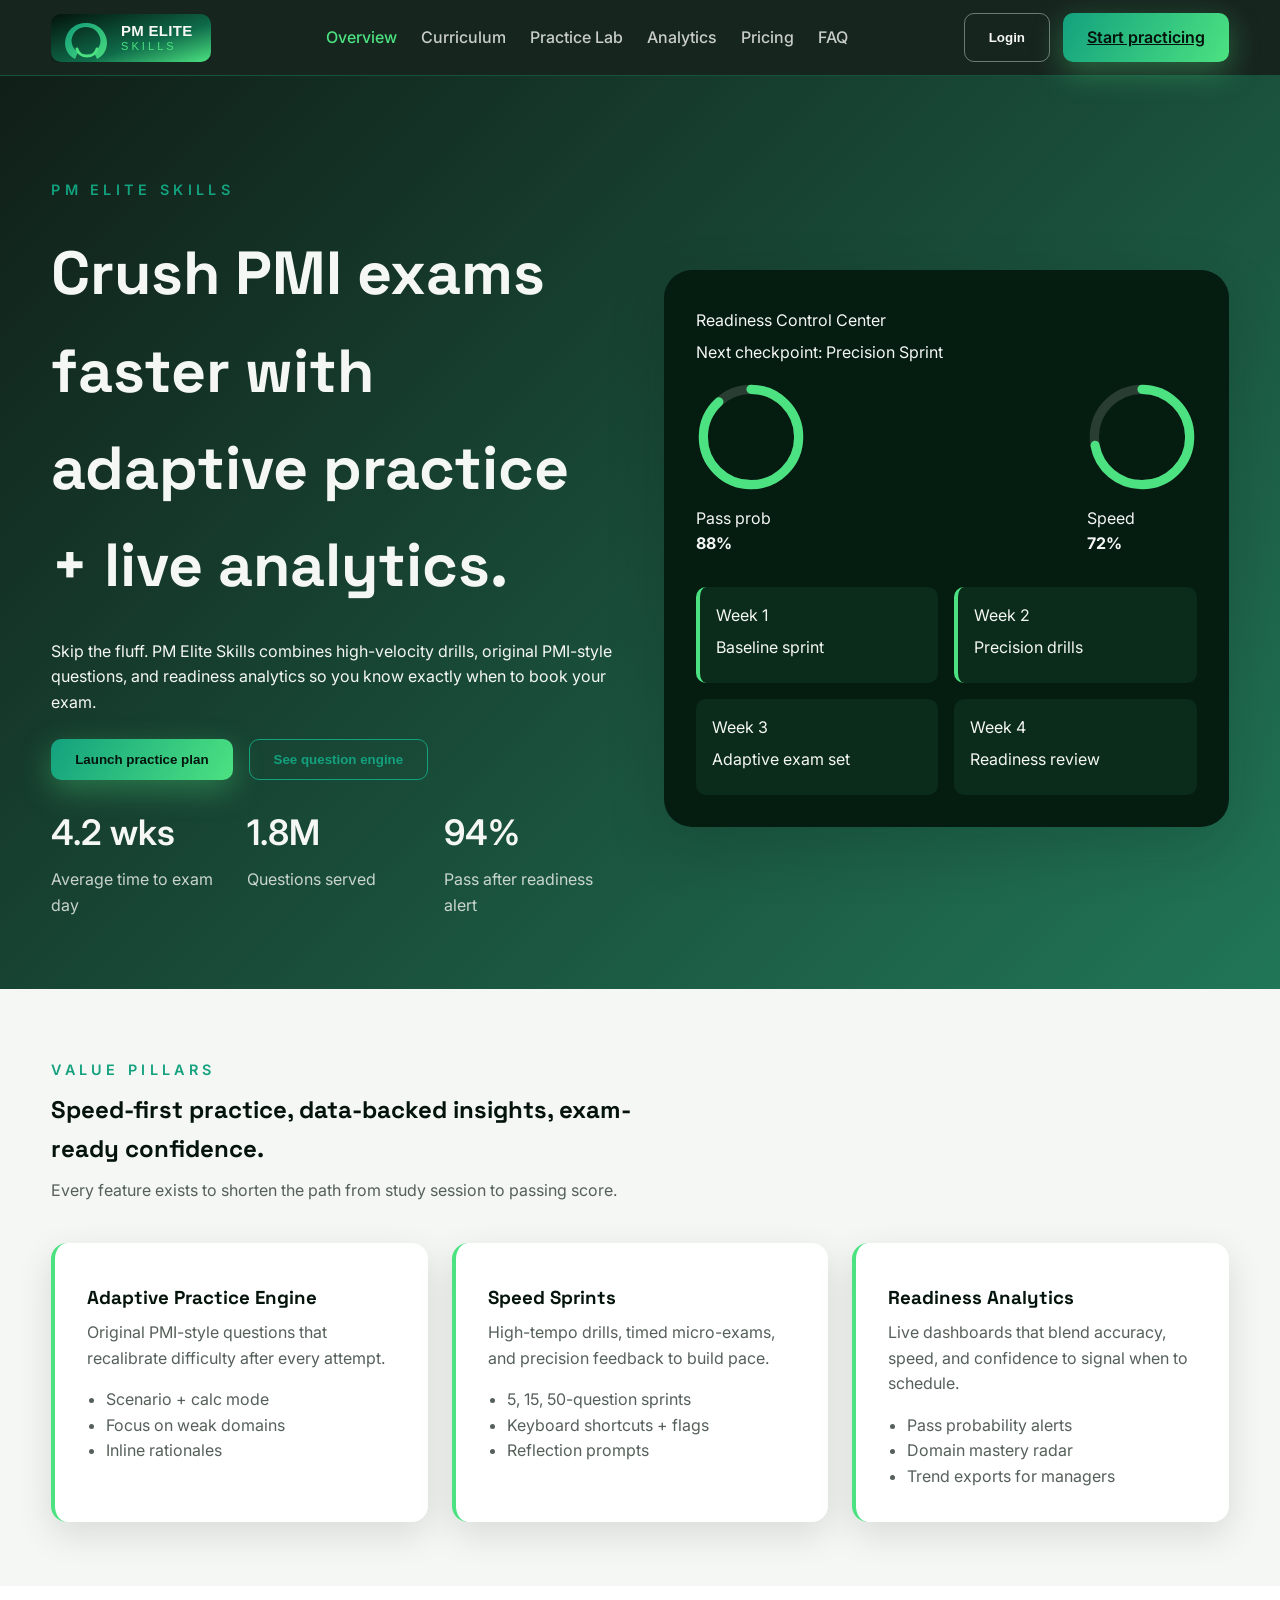
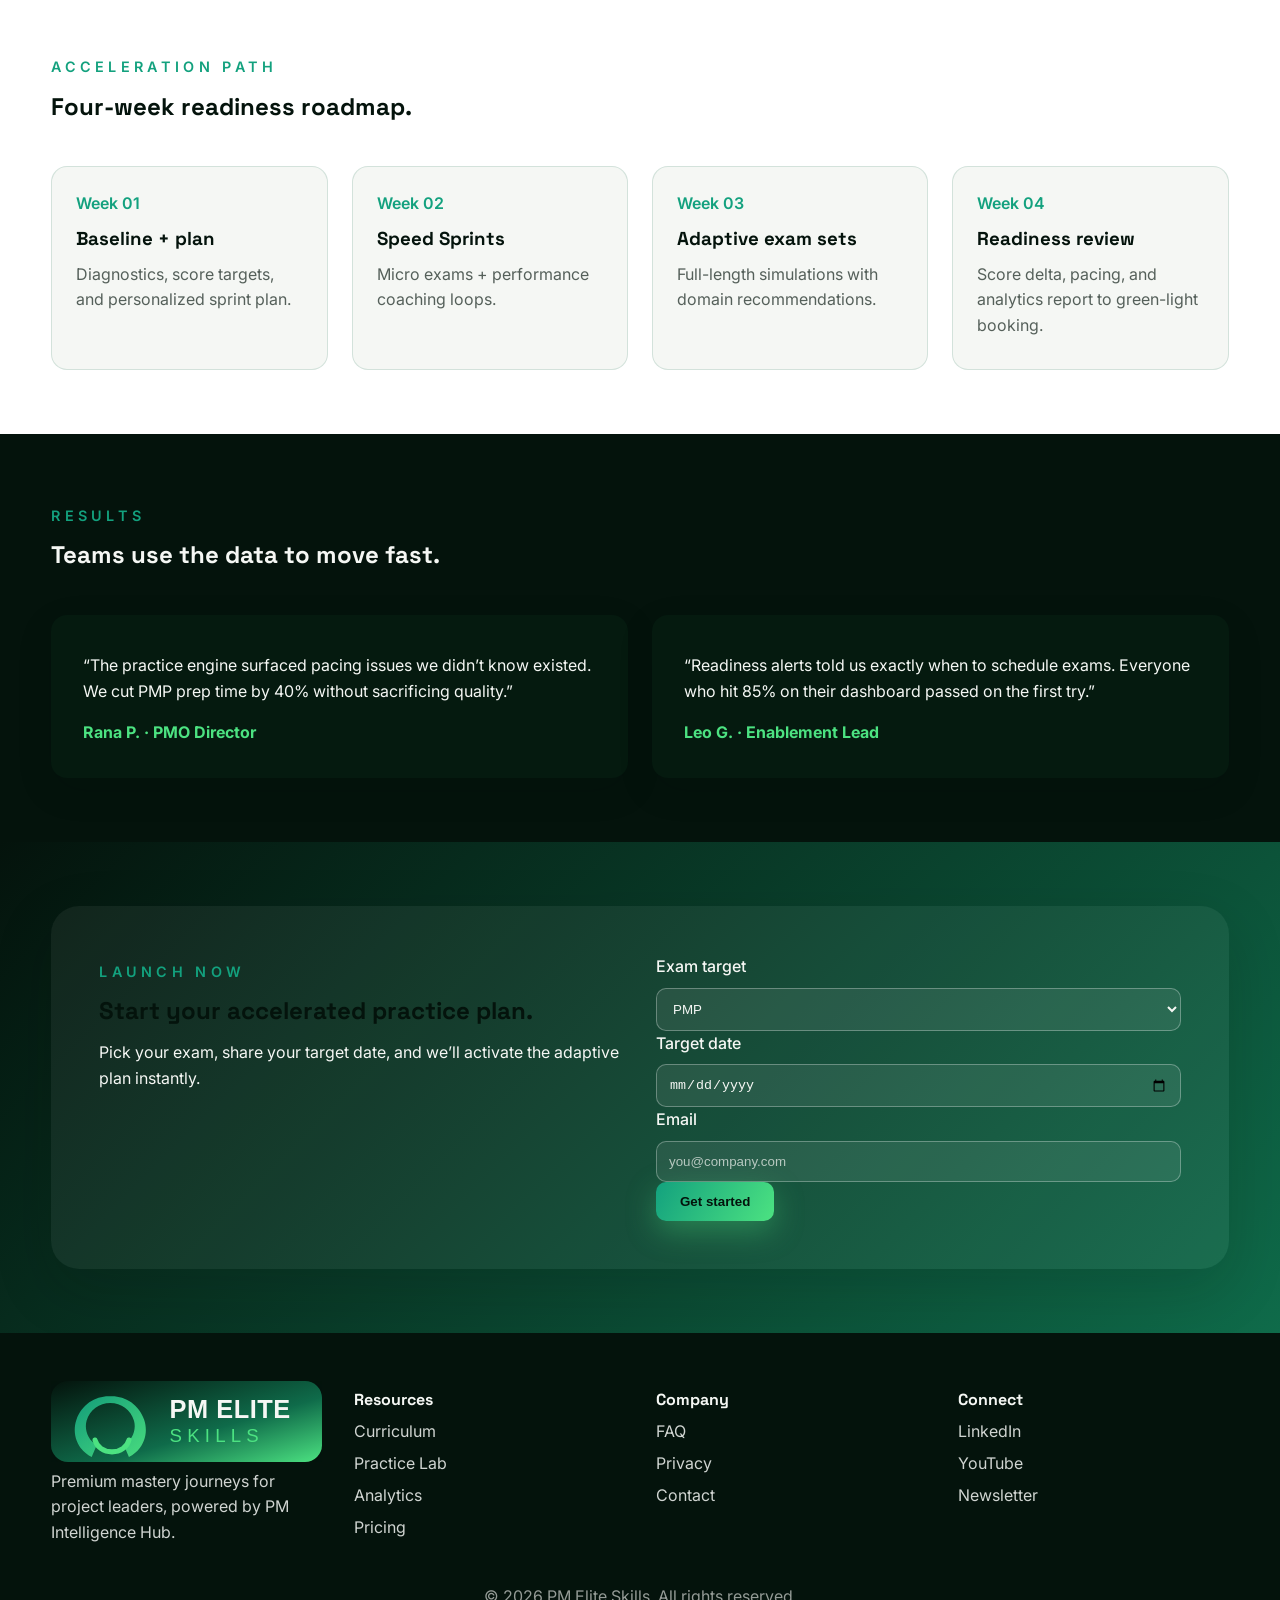
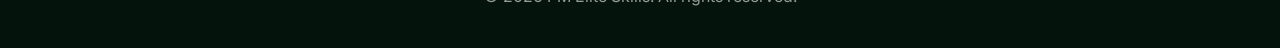
==== commit 178413d3: "feat: add pricing page and update navigation" ====
--- a/index.html
+++ b/index.html
@@ -23,6 +23,7 @@
           <a class="nav-link" data-nav="curriculum" href="curriculum.html">Curriculum</a>
           <a class="nav-link" data-nav="practice" href="practice.html">Practice Lab</a>
           <a class="nav-link" data-nav="analytics" href="analytics.html">Analytics</a>
+          <a class="nav-link" data-nav="pricing" href="pricing.html">Pricing</a>
           <a class="nav-link" data-nav="faq" href="faq.html">FAQ</a>
         </nav>
         <div class="nav-cta">
@@ -245,6 +246,7 @@
           <a href="curriculum.html">Curriculum</a>
           <a href="practice.html">Practice Lab</a>
           <a href="analytics.html">Analytics</a>
+          <a href="pricing.html">Pricing</a>
         </div>
         <div>
           <h4>Company</h4>
--- a/styles.css
+++ b/styles.css
@@ -393,7 +393,8 @@
 .page-curriculum .primary-nav .nav-link[data-nav="curriculum"],
 .page-practice .primary-nav .nav-link[data-nav="practice"],
 .page-analytics .primary-nav .nav-link[data-nav="analytics"],
-.page-faq .primary-nav .nav-link[data-nav="faq"] {
+.page-faq .primary-nav .nav-link[data-nav="faq"],
+.page-pricing .primary-nav .nav-link[data-nav="pricing"] {
   color: var(--color-lime);
 }
 
